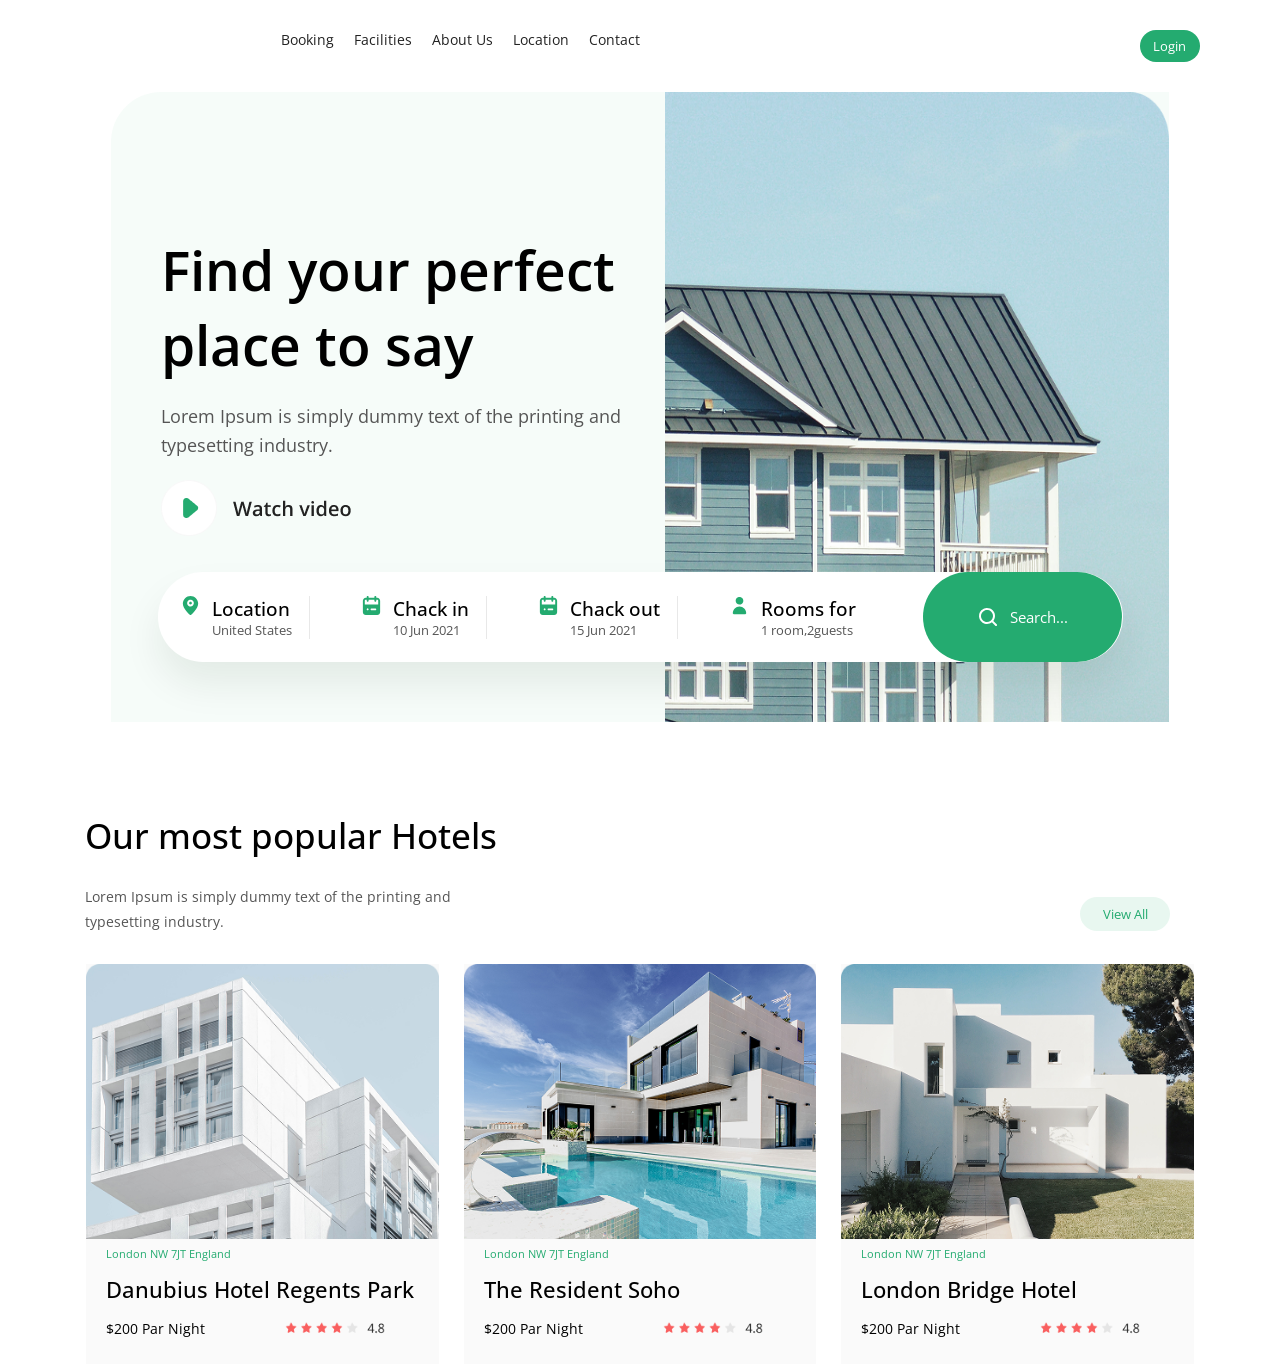
==== index.html @ fcdf5c4b "Section 1" ====
<!DOCTYPE html>
<html lang="en">

<head>
    <meta charset="UTF-8">
    <meta name="viewport" content="width=device-width, initial-scale=1.0">
    <title>Document</title>
    <link rel="stylesheet" href="style.css">
    <link rel="preconnect" href="https://fonts.googleapis.com">
    <link rel="preconnect" href="https://fonts.gstatic.com" crossorigin>
    <link href="https://fonts.googleapis.com/css2?family=Open+Sans:ital,wght@0,300..800;1,300..800&display=swap"
        rel="stylesheet">
</head>

<body>
    <div class="container">
        <header>
            <div class="header-links">
                <a href="#">Booking</a>
                <a href="#">Facilities</a>
                <a href="#">About Us</a>
                <a href="#">Location</a>
                <a href="#">Contact</a>
            </div>
            <button>Login</button>
        </header>
        <div class="section1">
            <div class="s1">
                <div class="find-text">
                    <h1>Find your perfect place to say</h1>
                    <p>Lorem Ipsum is simply dummy text of the printing and <br> typesetting industry.</p>
                    <img src="images/video.png" alt="">
                </div>
                <img class="house" src="images/house.png" alt="">
            </div>
        </div>
        <div class="bs">
            <div class="info">
                <div class="b1">
                    <img src="images/location.svg" alt="">
                    <div class="txt">
                        <h3>Location</h3>
                        <p>United States</p>
                    </div>
                </div>
                <div class="b2">
                    <img src="images/calendar 1.svg" alt="">
                    <div class="txt">
                        <h3>Chack in</h3>
                        <p>10 Jun 2021</p>
                    </div>
                </div>
                <div class="b3">
                    <img src="images/calendar 1.svg" alt="">
                    <div class="txt">
                        <h3>Chack out</h3>
                        <p>15 Jun 2021</p>
                    </div>
                </div>
                <div class="b4">
                    <img src="images/person 1.svg" alt="">
                    <div class="txt">
                        <h3>Rooms for</h3>
                        <p>1 room,2guests</p>
                    </div>
                </div>
                <button><img src="images/search-outline 1.svg" alt="">Search...</button>
            </div>
        </div>
        <div class="section2">
            <h1>Our most popular Hotels</h1>
            <div class="p-s">
                <p>Lorem Ipsum is simply dummy text of the printing and <br> typesetting industry.</p>
                <button>View All</button>
            </div>
            <div class="s2-images">
                <div class="img1">
                    <img class="houses" src="images/s2-image1.png" alt="">
                    <p>London NW 7JT England</p>
                    <h2>Danubius Hotel Regents Park</h2>
                    <div class="sss">
                        <span>$200 Par Night</span>
                        <img src="images/stars (2).png" alt="">
                    </div>
                </div>
                <div class="img2">
                    <img class="houses" src="images/s2-image2.png" alt="">
                    <p>London NW 7JT England</p>
                    <h2>The Resident Soho</h2>
                    <div class="sss">
                        <span>$200 Par Night</span>
                        <img src="images/stars (2).png" alt="">
                    </div>
                </div>
                <div class="img3">
                    <img class="houses" src="images/s2-image3.png" alt="">
                    <p>London NW 7JT England</p>
                    <h2>London Bridge Hotel</h2>
                    <div class="sss">
                        <span>$200 Par Night</span>
                        <img src="images/stars (2).png" alt="">
                    </div>
                </div>
            </div>
        </div>
    </div>
</body>

</html>
---- style.css ----
*{
    font-family: "Open Sans",sans-serif;
    margin: 0;
    padding: 0;
}

header{
    display: flex;
    justify-content: center;
    gap: 100px;
    margin-left: 200px;
    margin-top: 30px;
    button{
        margin-left: 400px;
        padding: 7px;
        background-color: #24AB70;
        color: #fff;
        font-size: 13px;
        border: none;
        border-radius: 50px;
        width: 60px;
        text-align: center;
        display: flex;
        justify-content: center;
        align-items: center;
        cursor: pointer;
        transition: 0.2s;
    }
    .header-links{
        display: flex;
        gap: 20px;
    }
    a{
        text-decoration: none;
        color: #222222;
        font-size: 14px;
    }
}
.section1{
    display: flex;
    justify-content: center;
    margin-top: 30px;
    flex-direction: column;
    align-items: center;
}

.s1{
    display: flex;
    background-color: #24AB700A;
    justify-content: center;
    width: 80%;
    border-radius: 50px 0px 0px 0;
    padding-left: 50px;
    height: 630px;
    .house{
        overflow: hidden;
        width:50%;
        height: 100%;
    }

    .find-text{
        margin-top: 140px;
        width: 50%;
        h1{
            font-size: 55px;
            font-weight: 600;
        }
        p{
            font-size: 18px;
            margin-top: 20px;
            line-height: 1.6;
            color: #555555;
        }
        img{
            margin-top: 20px;
        }
    }
}
.bs{
    display: flex;
    align-items: center;
    justify-content: center;
}
.info{
    display: flex;
    justify-content: center;
    align-items: center;
    gap: 50px;
    box-shadow: 0px 22px 38px 0px #00221314;
    position: relative;
    border-radius: 60px;
    width: 75%;
    height: 90px;
    top: -150px;
    padding-left: 20px;
    background-color: #fff;
    .b1, .b2, .b3, .b4{
        display: flex;
        border-right: 1.6px solid #E8E8E8;
        padding-right: 17px;
        img{
            width: 23px;
            margin-top: -24px;
            margin-right: 10px;
        }
        p{
            color: #555555;
            font-size: 13px;
        }
        h3{
            font-weight: 500;
        }
    }
    button{
        position: relative;
        height: 100%;
        width: 199px;
        border-radius: 50px;
        border: none;
        background-color:#24AB70;
        display: flex;
        align-items: center;
        justify-content: center;
        gap: 10px;
        color: #fff;
        font-size: 15px;
    }
    .b4{
        border: none;
    }
}

.container{
    max-width: 1260px;
    margin: auto;
}
.section2{

    h1{
        font-size: 35px;
        font-weight: 500;
        margin-left: 75px;
        margin-bottom: 25px;
    }
    p{
        color: #555555;
        margin-left: 75px;
        margin-bottom: 30px;
        font-size: 14px;
        line-height: 1.8;
    }
}
.p-s{
    display: flex;
    align-items: center;
    justify-content: space-between;
    button{
        margin-right: 100px;
        width: 90px;
        padding: 8px;
        border: none;
        background-color: #24AB701A;
        color: #24AB70;
        border-radius: 50px;
        margin-top: -20px;
        cursor: pointer;
        transition: 0.2s;
    }
}
.s2-images{
    display: flex;
    justify-content: center;
    gap: 25px;
}
.img1, .img2, .img3{
    width: 28%;
    background-color: #FAFAFA;
    height: 400px;
    h2{
        font-size: 22px;
        font-weight: 500;
        margin-bottom: 15px;
        margin-bottom: 15px;
        margin-left: 20px;
    }
    p{
        margin-bottom: 10px;
        margin-left: 20px;
        color: #24AB70;
        font-size: 11px;
    }
    .sss{
        display: flex;
        gap: 20px;
        align-items: center;
        img{
            margin-left: 60px;
            width: 100px;
        }
    }
    span{
        margin-left: 20px;
        font-size: 14px;
    }
}
.houses{
    width: 100%;
}
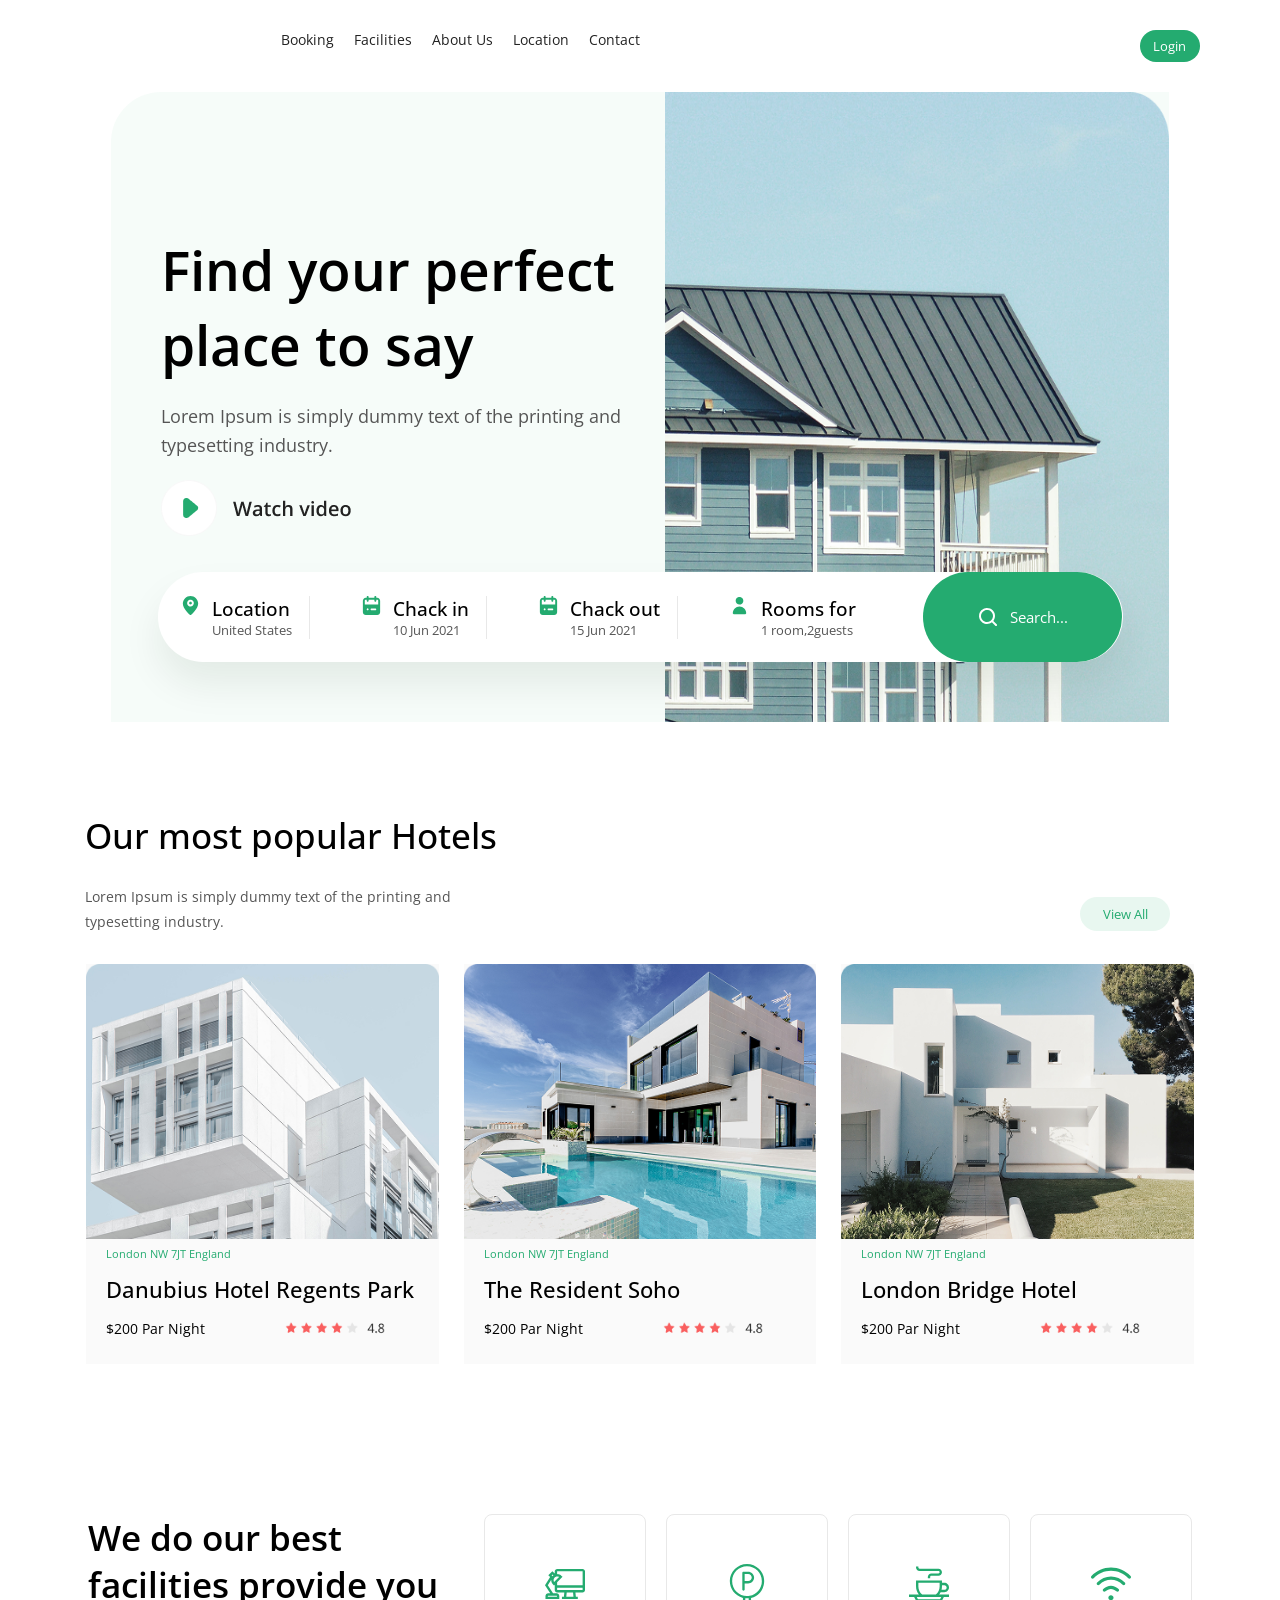
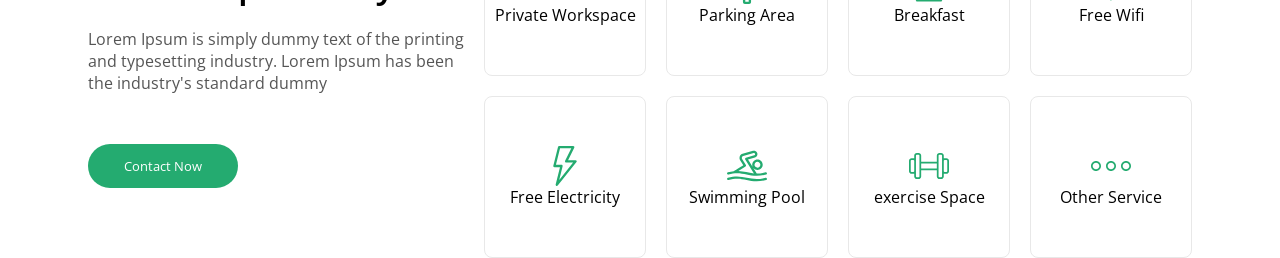
==== commit a36eab86: "Section 3" ====
--- a/index.html
+++ b/index.html
@@ -103,6 +103,52 @@
                 </div>
             </div>
         </div>
+        <div class="section3">
+            <div class="we-text">
+                <h1>We do our best <br> facilities provide you</h1>
+                <p>Lorem Ipsum is simply dummy text of the printing <br> and typesetting industry. Lorem Ipsum has been <br> the industry's standard
+                dummy</p>
+                <button>Contact Now</button>
+            </div>
+            <div class="box-s3">
+                <div class="over-boxes">
+                    <div class="bb">
+                        <img src="images/icon1.svg" alt="">
+                        <p>Private Workspace</p>
+                    </div>
+                    <div class="bb">
+                        <img src="images/icon2.svg" alt="">
+                        <p>Parking Area</p>
+                    </div>
+                    <div class="bb">
+                        <img src="images/icon3.svg" alt="">
+                        <p>Breakfast</p>
+                    </div>
+                    <div class="bb">
+                        <img src="images/icon4.svg" alt="">
+                        <p>Free Wifi</p>
+                    </div>
+                </div>
+                <div class="bottom-boxes">
+                    <div class="bb">
+                        <img src="images/icon5.svg" alt="">
+                        <p>Free Electricity</p>
+                    </div>
+                    <div class="bb">
+                        <img src="images/icon6.svg" alt="">
+                        <p>Swimming Pool</p>
+                    </div>
+                    <div class="bb">
+                        <img src="images/icon7.svg" alt="">
+                        <p>exercise Space</p>
+                    </div>
+                    <div class="bb">
+                        <img src="images/icon8.svg" alt="">
+                        <p>Other Service</p>
+                    </div>
+                </div>
+            </div>
+        </div>
     </div>
 </body>
 
--- a/style.css
+++ b/style.css
@@ -205,4 +205,56 @@
 }
 .houses{
     width: 100%;
-}+}
+
+.section3{
+    display: flex;
+    justify-content: center;
+    margin-top: 150px;
+    gap: 20px;
+    .we-text{
+        h1{
+            font-weight: 600;
+            font-size: 35px;
+            color: #000000;
+        }
+        p{
+            color: #555555;
+            margin-top: 20px;
+        }
+
+        button{
+            padding: 13px;
+            width: 40%;
+            border: none;
+            background-color: #24AB70;
+            color: #fff;
+            border-radius: 50px;
+            margin-top: 50px;
+        }
+    }
+
+    .box-s3{
+        display: flex;
+        flex-direction: column;
+        gap: 20px;
+        .over-boxes, .bottom-boxes{
+            display: flex;
+            justify-content: center;
+            gap: 20px;
+            div{
+                border-radius: 8px;
+                border: 1px solid #E8E8E8;
+                display: flex;
+                flex-direction: column;
+                align-items: center;
+                justify-content: center;
+                width: 160px;
+                height: 160px;
+            }
+        }
+    }
+}
+/* .box-s3{
+    display: flex;
+} */
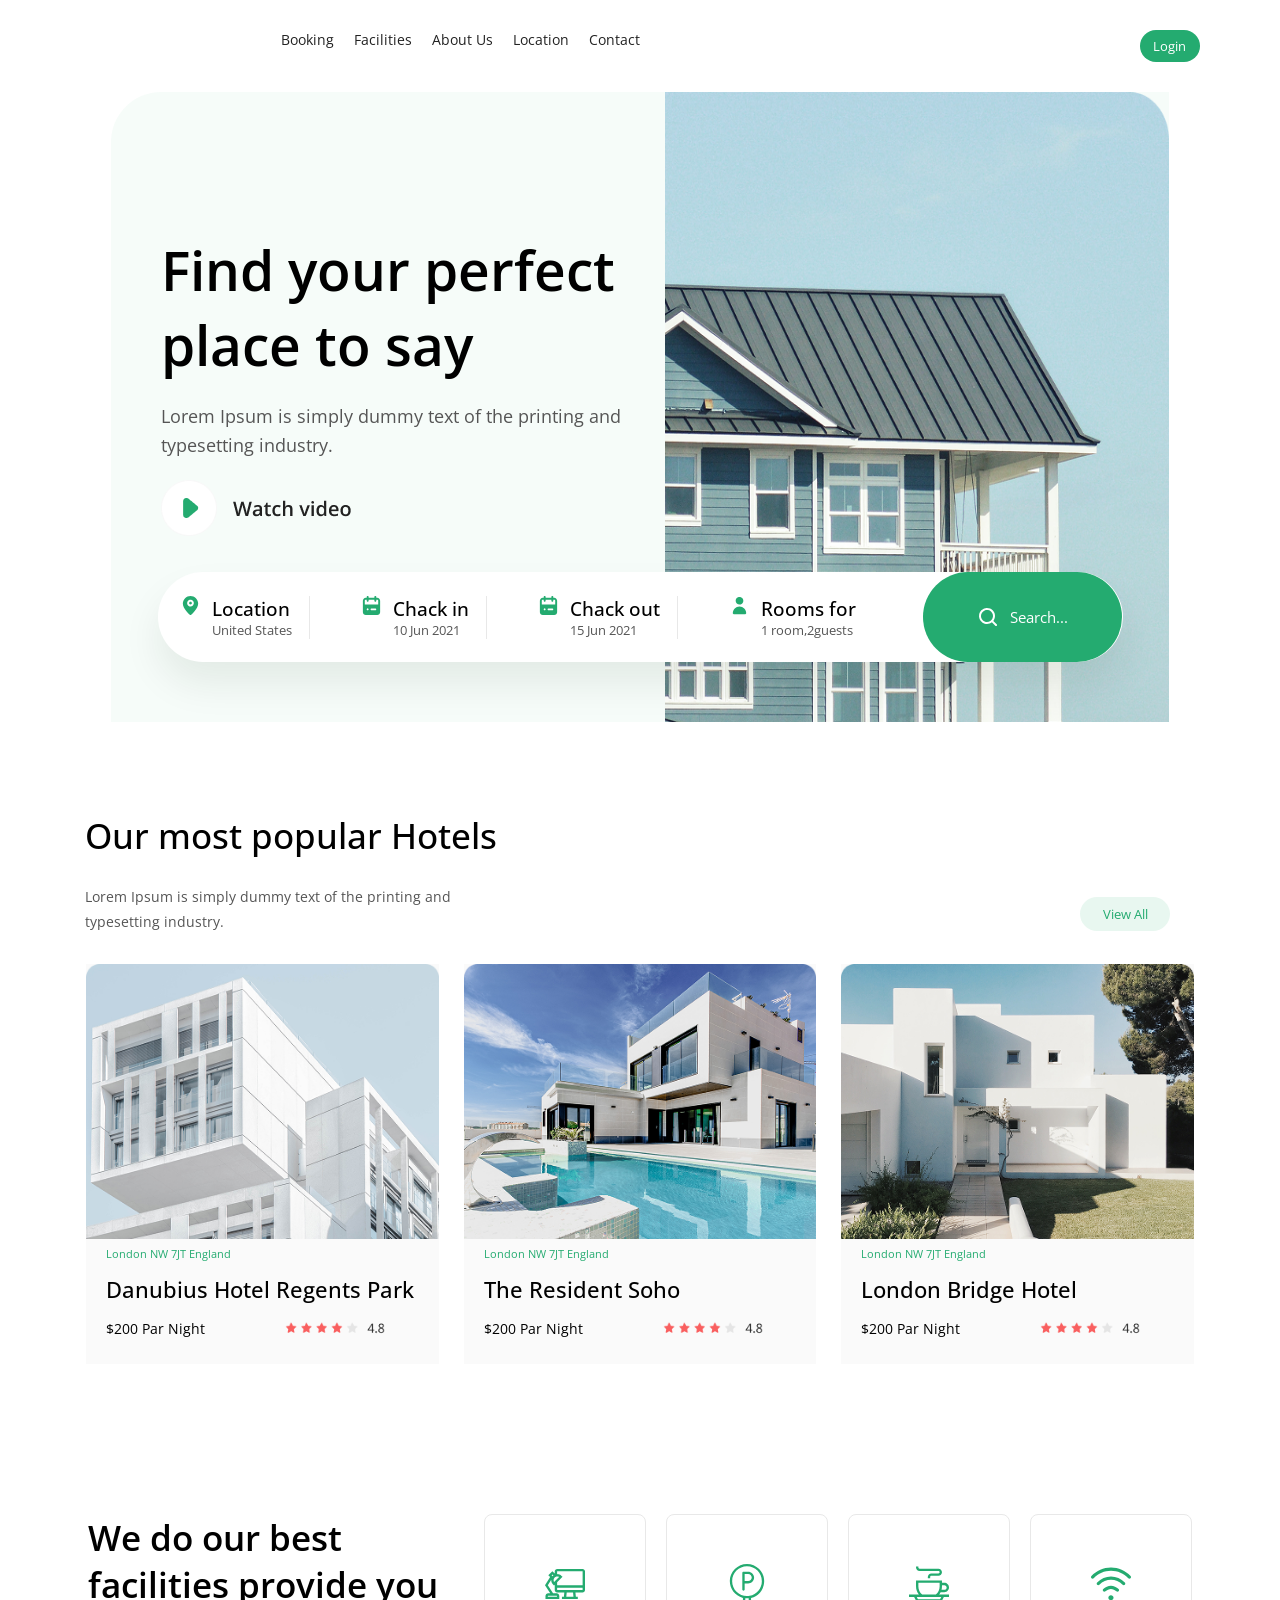
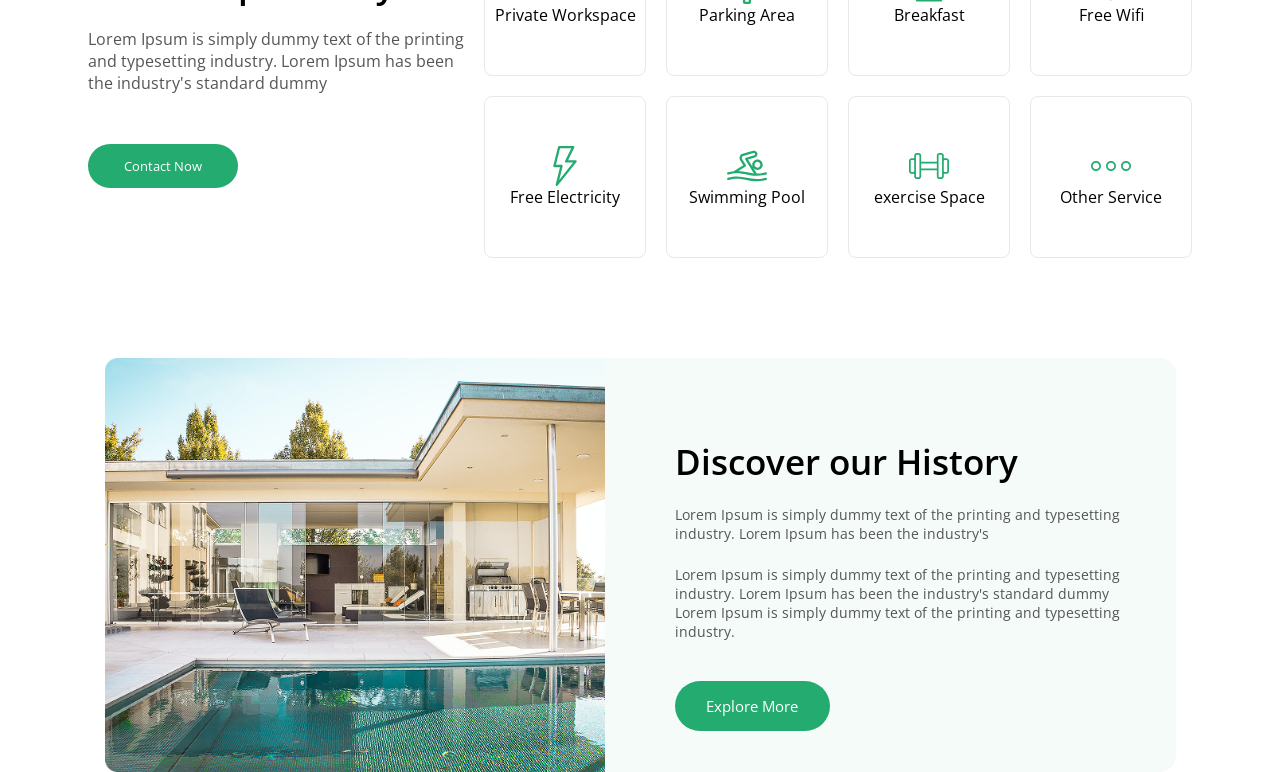
==== commit a9948bc0: "Section 4" ====
--- a/index.html
+++ b/index.html
@@ -149,6 +149,19 @@
                 </div>
             </div>
         </div>
+        <div class="section4">
+            <div class="s4">
+                <img src="images/house-s4.png" alt="">
+                <div class="discover-text">
+                    <h1>Discover our History</h1>
+                    <p>Lorem Ipsum is simply dummy text of the printing and typesetting <br> industry. Lorem Ipsum has been the industry's</p> <br>
+                    <p>Lorem Ipsum is simply dummy text of the printing and typesetting <br> industry. Lorem Ipsum has been the industry's standard
+                    dummy <br> Lorem Ipsum is simply dummy text of the printing and typesetting <br> industry.</p>
+
+                    <button>Explore More</button>
+                </div>
+            </div>
+        </div>
     </div>
 </body>
 
--- a/style.css
+++ b/style.css
@@ -231,6 +231,8 @@
             color: #fff;
             border-radius: 50px;
             margin-top: 50px;
+            cursor: pointer;
+            transition: 0.2s;
         }
     }
 
@@ -255,6 +257,45 @@
         }
     }
 }
-/* .box-s3{
-    display: flex;
-} */+.section4{
+    display: flex;
+    justify-content: center;
+    align-items: center;
+    margin-top: 100px;
+}
+.s4{
+    display: flex;
+    background-color: #F4FBF8;
+    width: 85%;
+    border-radius: 16px;
+    img{
+        width: 500px;
+    }
+
+    .discover-text{
+        margin-top: 80px;
+        margin-left: 70px;
+
+        h1{
+            margin-bottom: 20px;
+            font-weight: 600;
+            font-size: 35px;
+        }
+        p{
+            color: #555555;
+            font-size: 14px;
+        }
+        button{
+            padding: 15px;
+            border: none;
+            background-color: #24AB70;
+            color: #fff;
+            border-radius: 50px;
+            width: 35%;
+            font-size: 15px;
+            margin-top: 40px;
+            cursor: pointer;
+            transition: 0.2s;
+        }
+    }
+}
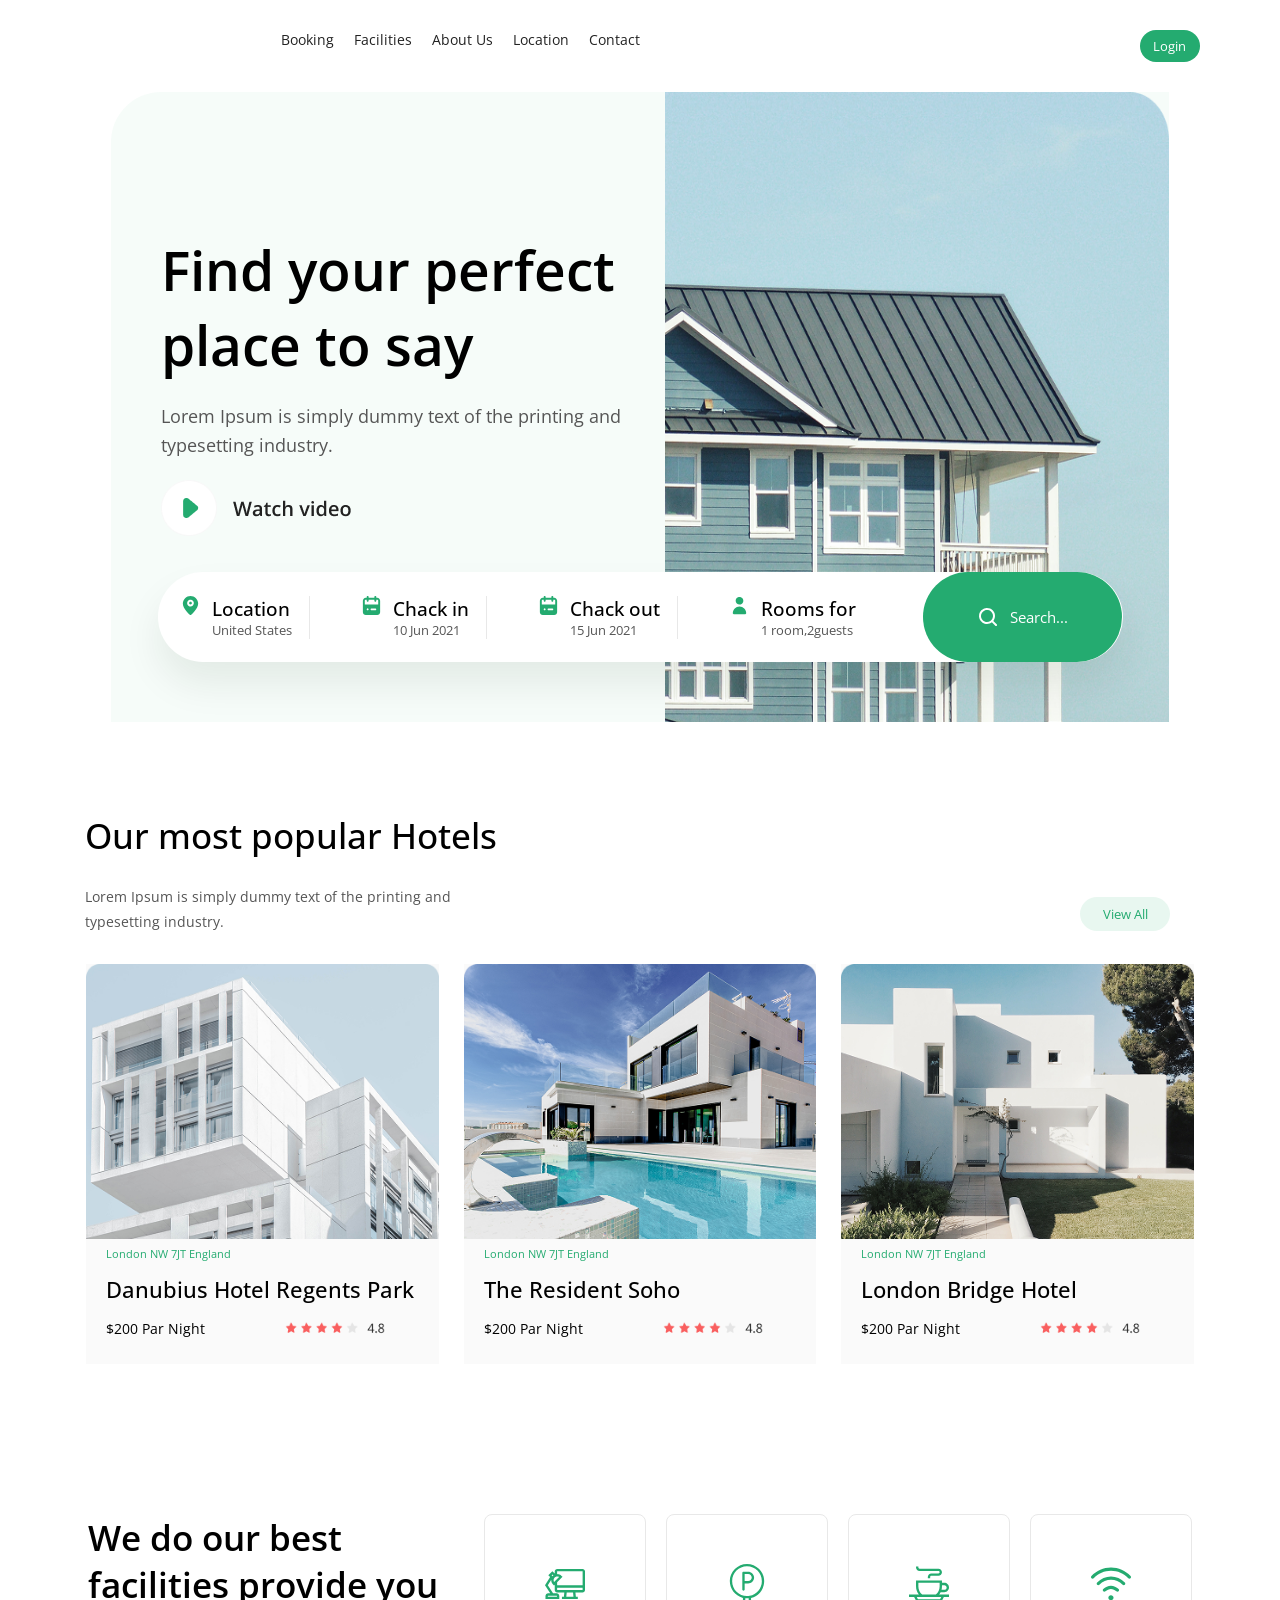
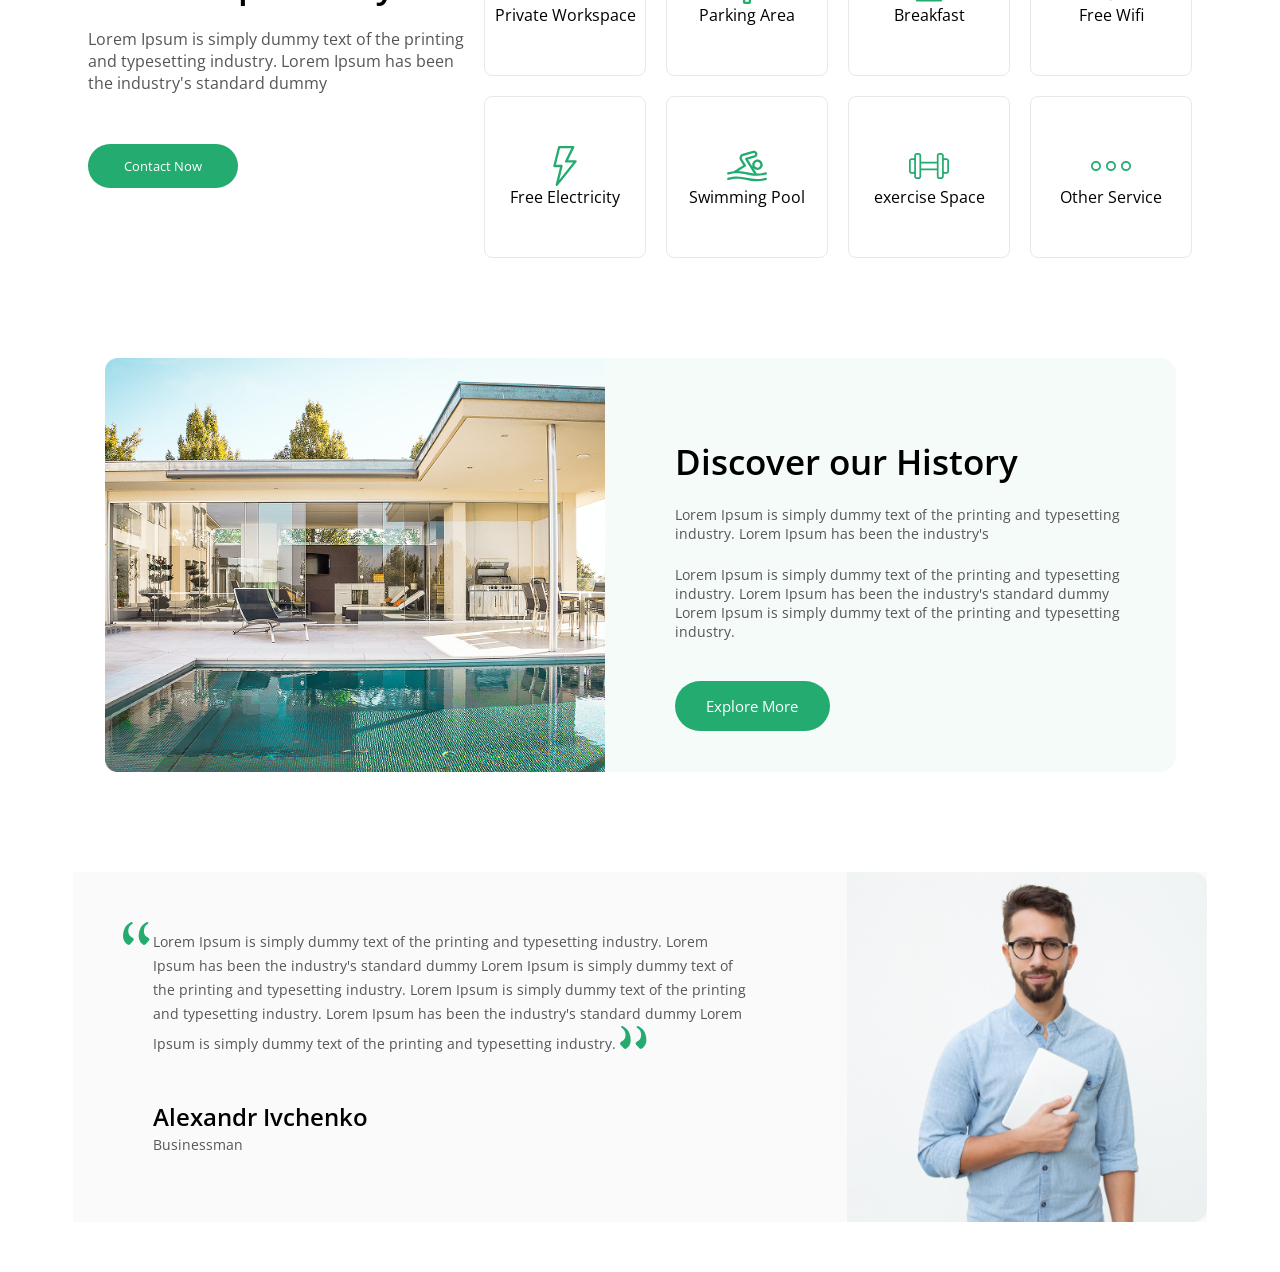
==== commit 72b6a74a: "Section 5" ====
--- a/index.html
+++ b/index.html
@@ -162,6 +162,20 @@
                 </div>
             </div>
         </div>
+        <div class="section5">
+            <div class="s5">
+                <div class="p-text">
+                    <img src="images/n1 (2).svg" alt="">
+                    <p>Lorem Ipsum is simply dummy text of the printing and typesetting industry.  Lorem Ipsum has been the industry's standard
+                    dummy Lorem Ipsum is simply dummy text of the printing and typesetting industry. Lorem Ipsum is simply dummy text of the 
+                    printing and typesetting industry. Lorem Ipsum has been the industry's standard  dummy Lorem Ipsum is simply dummy text 
+                    of the printing and typesetting industry. <img src="images/n2 (2).svg" alt=""></p>
+                    <h2>Alexandr Ivchenko</h2>
+                    <span>Businessman</span>
+                </div>
+                <img class="businessman" src="images/businessman.png" alt="">
+            </div>
+        </div>
     </div>
 </body>
 
--- a/style.css
+++ b/style.css
@@ -298,4 +298,46 @@
             transition: 0.2s;
         }
     }
+}
+.section5{
+    display: flex;
+    justify-content: center;
+    margin-top: 100px;
+    margin-bottom: 50px;
+}
+.s5{
+    display: flex;
+    background-color: #FAFAFA;
+    width: 90%;
+    height: 350px;
+    p{
+        color: #555555;
+        font-size: 15px;
+    }
+    .businessman{
+        width: 35%;
+        margin-left: 100px;
+        height: 100%;
+    }
+}
+.p-text{
+    margin-left: 50px;
+    margin-top: 50px;
+    
+    p{
+        margin-top:-20px;
+        margin-left: 30px;
+        font-size: 14px;
+        line-height: 1.7;
+    }
+    h2{
+        margin-top: 45px;
+        font-weight: 600;
+        margin-left: 30px;
+    }
+    span{
+        margin-left: 30px;
+        color: #555555;
+        font-size: 14px;
+    }
 }
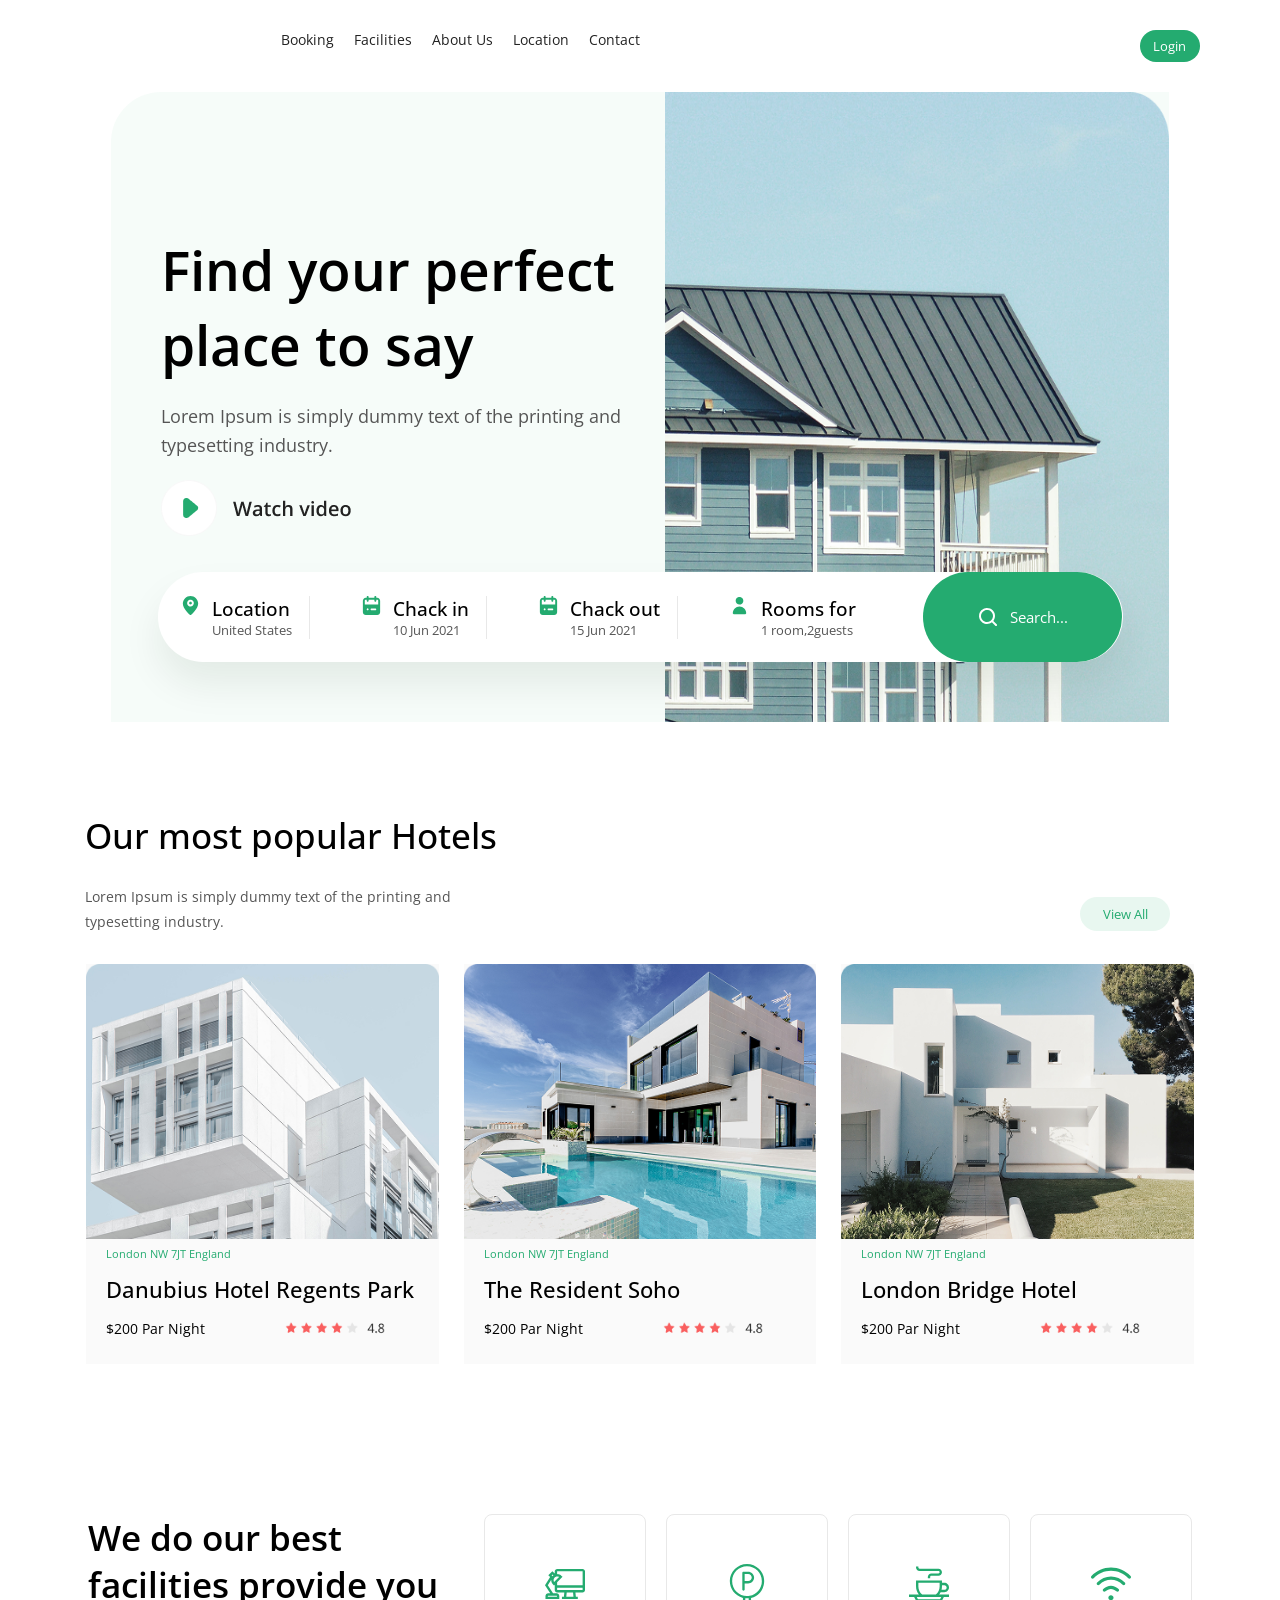
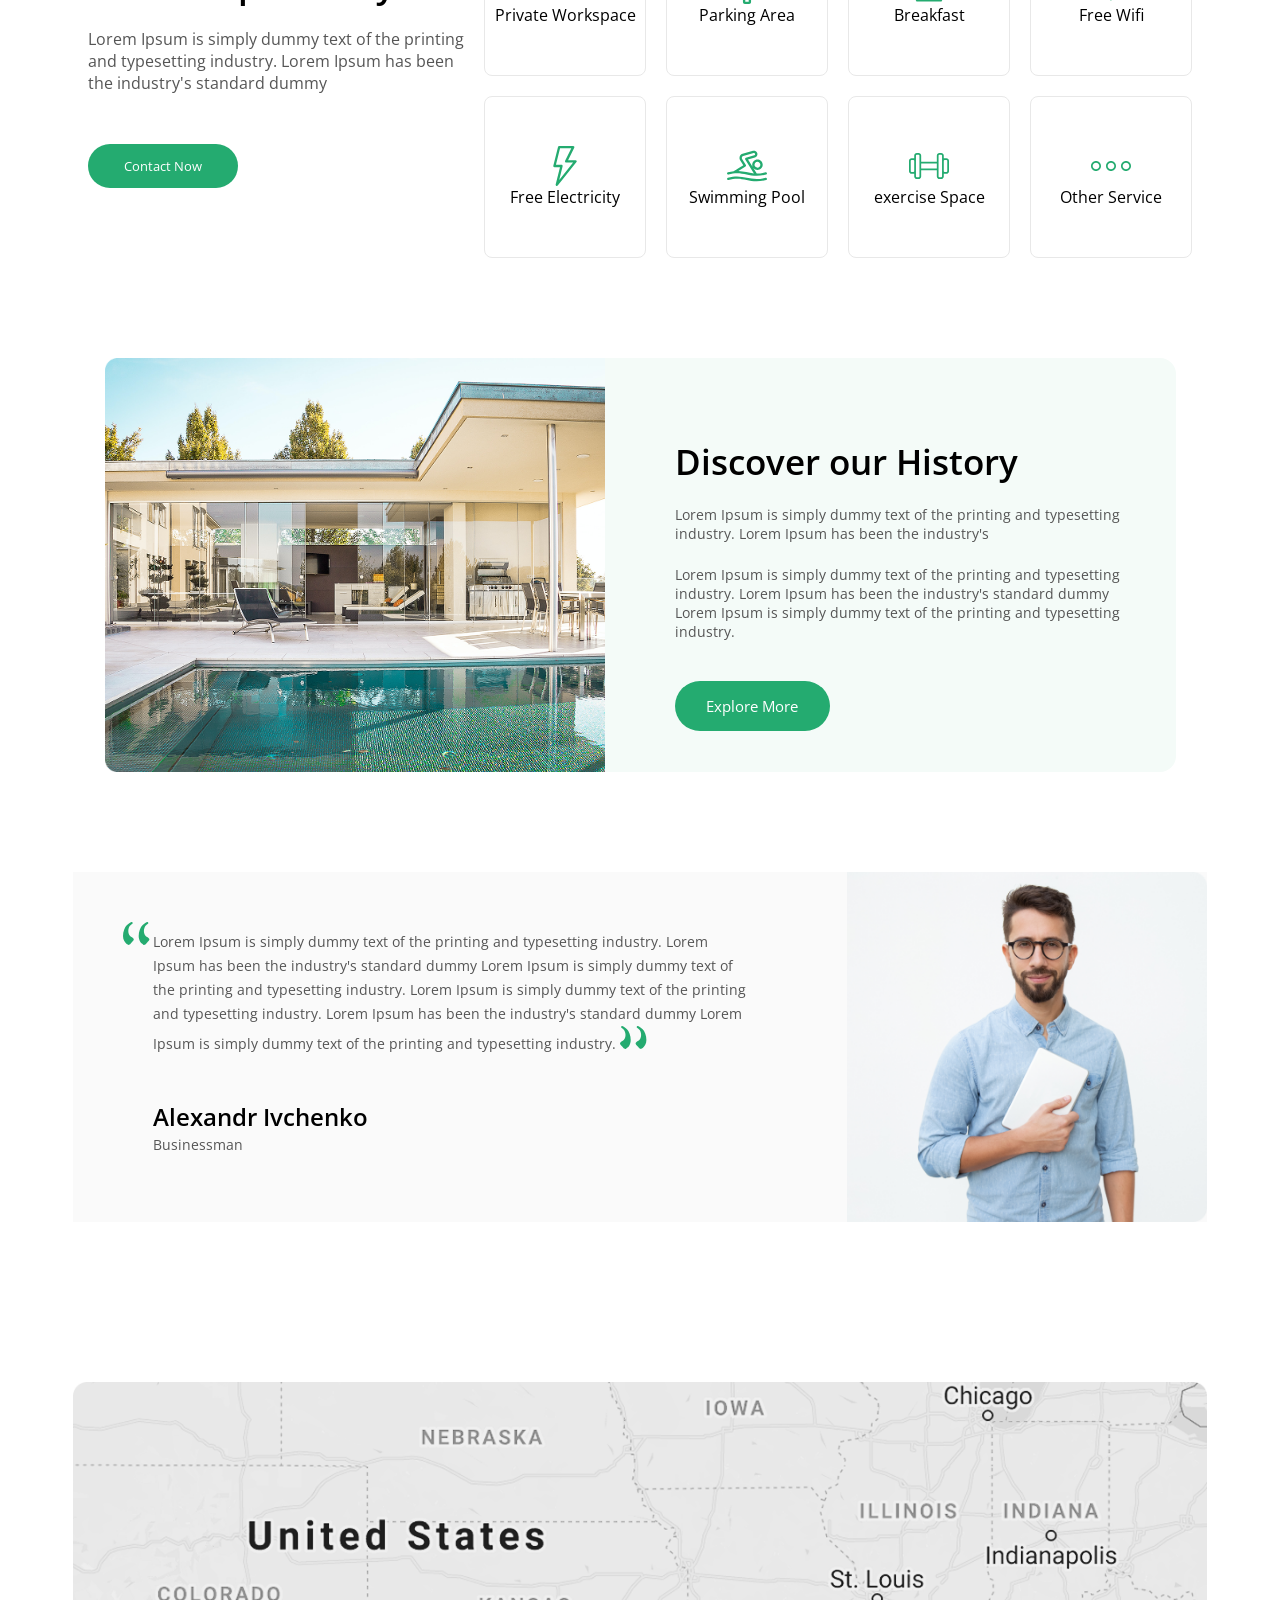
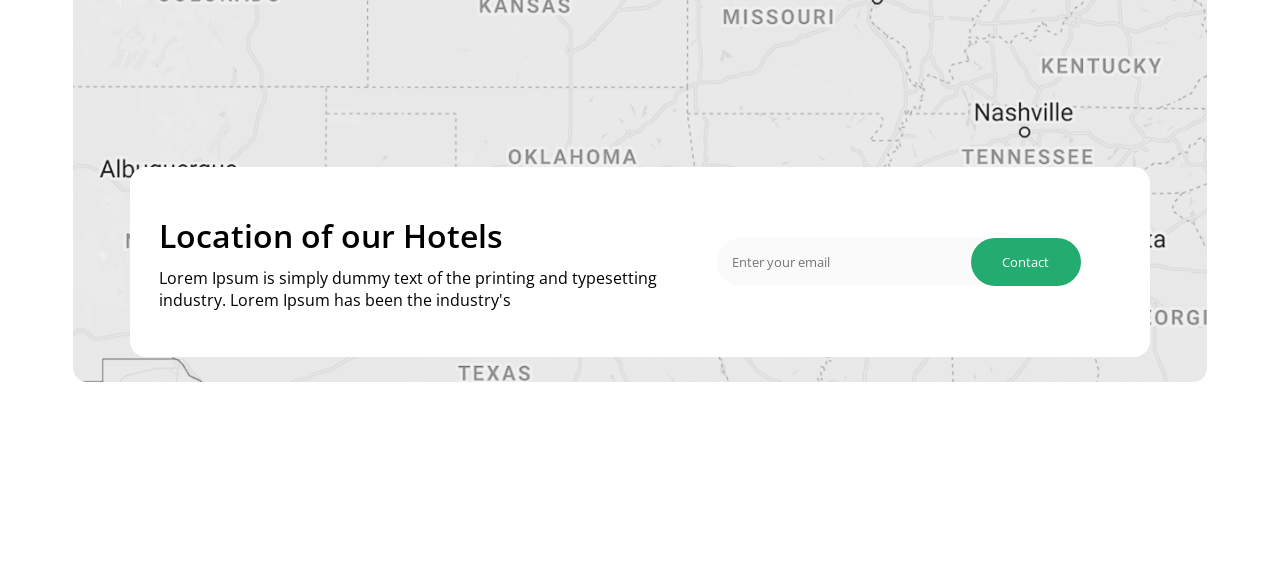
==== commit e0c3893b: "Section 6" ====
--- a/index.html
+++ b/index.html
@@ -176,6 +176,21 @@
                 <img class="businessman" src="images/businessman.png" alt="">
             </div>
         </div>
+        <div class="section6">
+            <div class="s6">
+                <img src="images/map.png" alt="">
+                <div class="location-box">
+                    <div class="location-text">
+                        <h1>Location of our Hotels</h1>
+                        <p>Lorem Ipsum is simply dummy text of the printing and typesetting <br> industry. Lorem Ipsum has been the industry's</p>
+                    </div>
+                    <div class="input-b">
+                        <input type="email" placeholder="Enter your email">
+                        <button>Contact</button>
+                    </div>
+                </div>
+            </div>
+        </div>
     </div>
 </body>
 
--- a/style.css
+++ b/style.css
@@ -340,4 +340,59 @@
         color: #555555;
         font-size: 14px;
     }
+}
+
+.section6{
+    display: flex;
+    flex-direction: column;
+    justify-content: center;
+    align-items: center;
+    margin-top: 160px;
+}
+.s6{
+    width: 90%;
+    display: flex;
+
+    flex-direction: column;
+    align-items: center;
+    img{
+        width: 100%;
+    }
+
+    .location-box{
+        width: 90%;
+        background-color: #fff;
+        position: relative;
+        top: -215px;
+        display: flex;
+        align-items: center;
+        justify-content: space-around;
+        border-radius: 16px;
+        height: 190px;
+
+        h1{
+            font-weight: 600;
+            margin-bottom: 10px;
+        }
+
+        input{
+            padding: 15px;
+            border: none;
+            background-color: #FAFAFA;
+            position: relative;
+            width: 260px;
+            border-radius: 50px;
+            outline: none;
+        }
+        button{
+            position: relative;
+            padding: 15px;
+            border: none;
+            background-color: #24AB70;
+            color: #fff;
+            border-radius: 50px;
+            width: 110px;
+            left: -40px;
+        }
+    }
 }
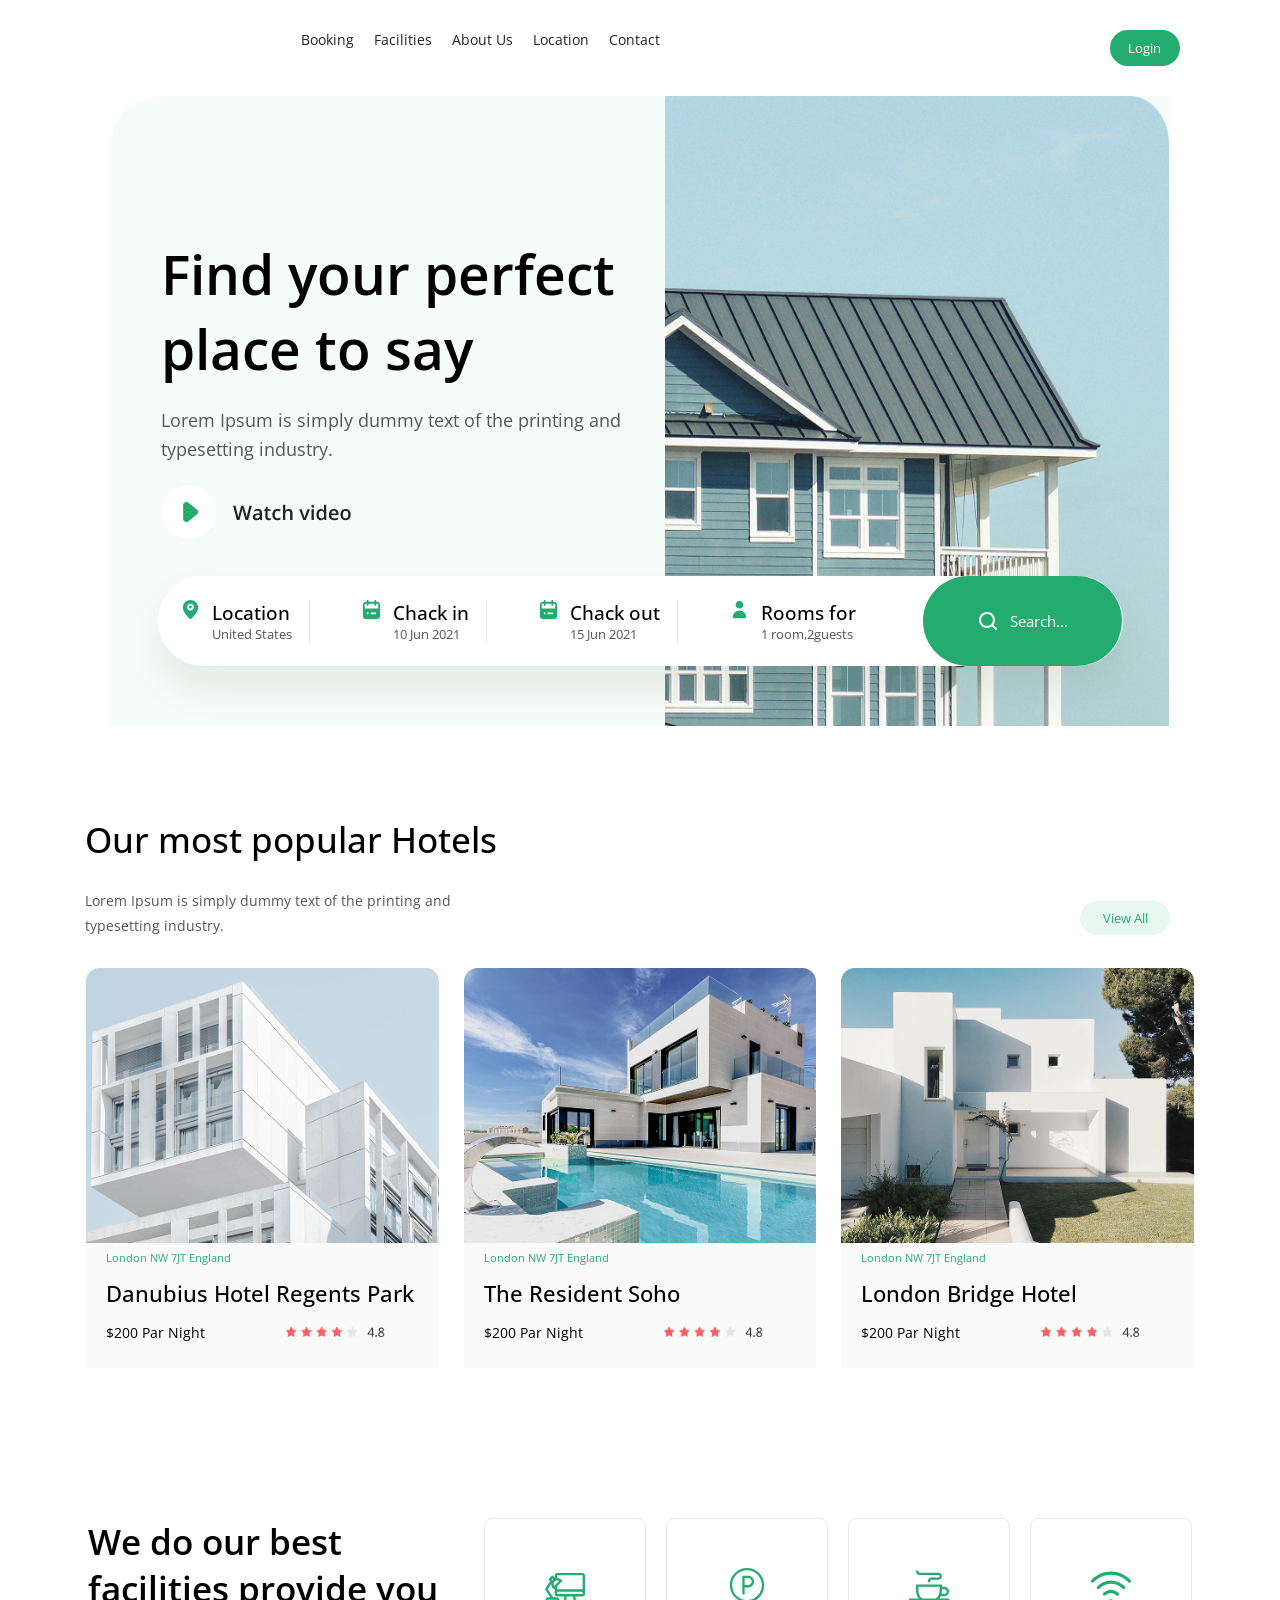
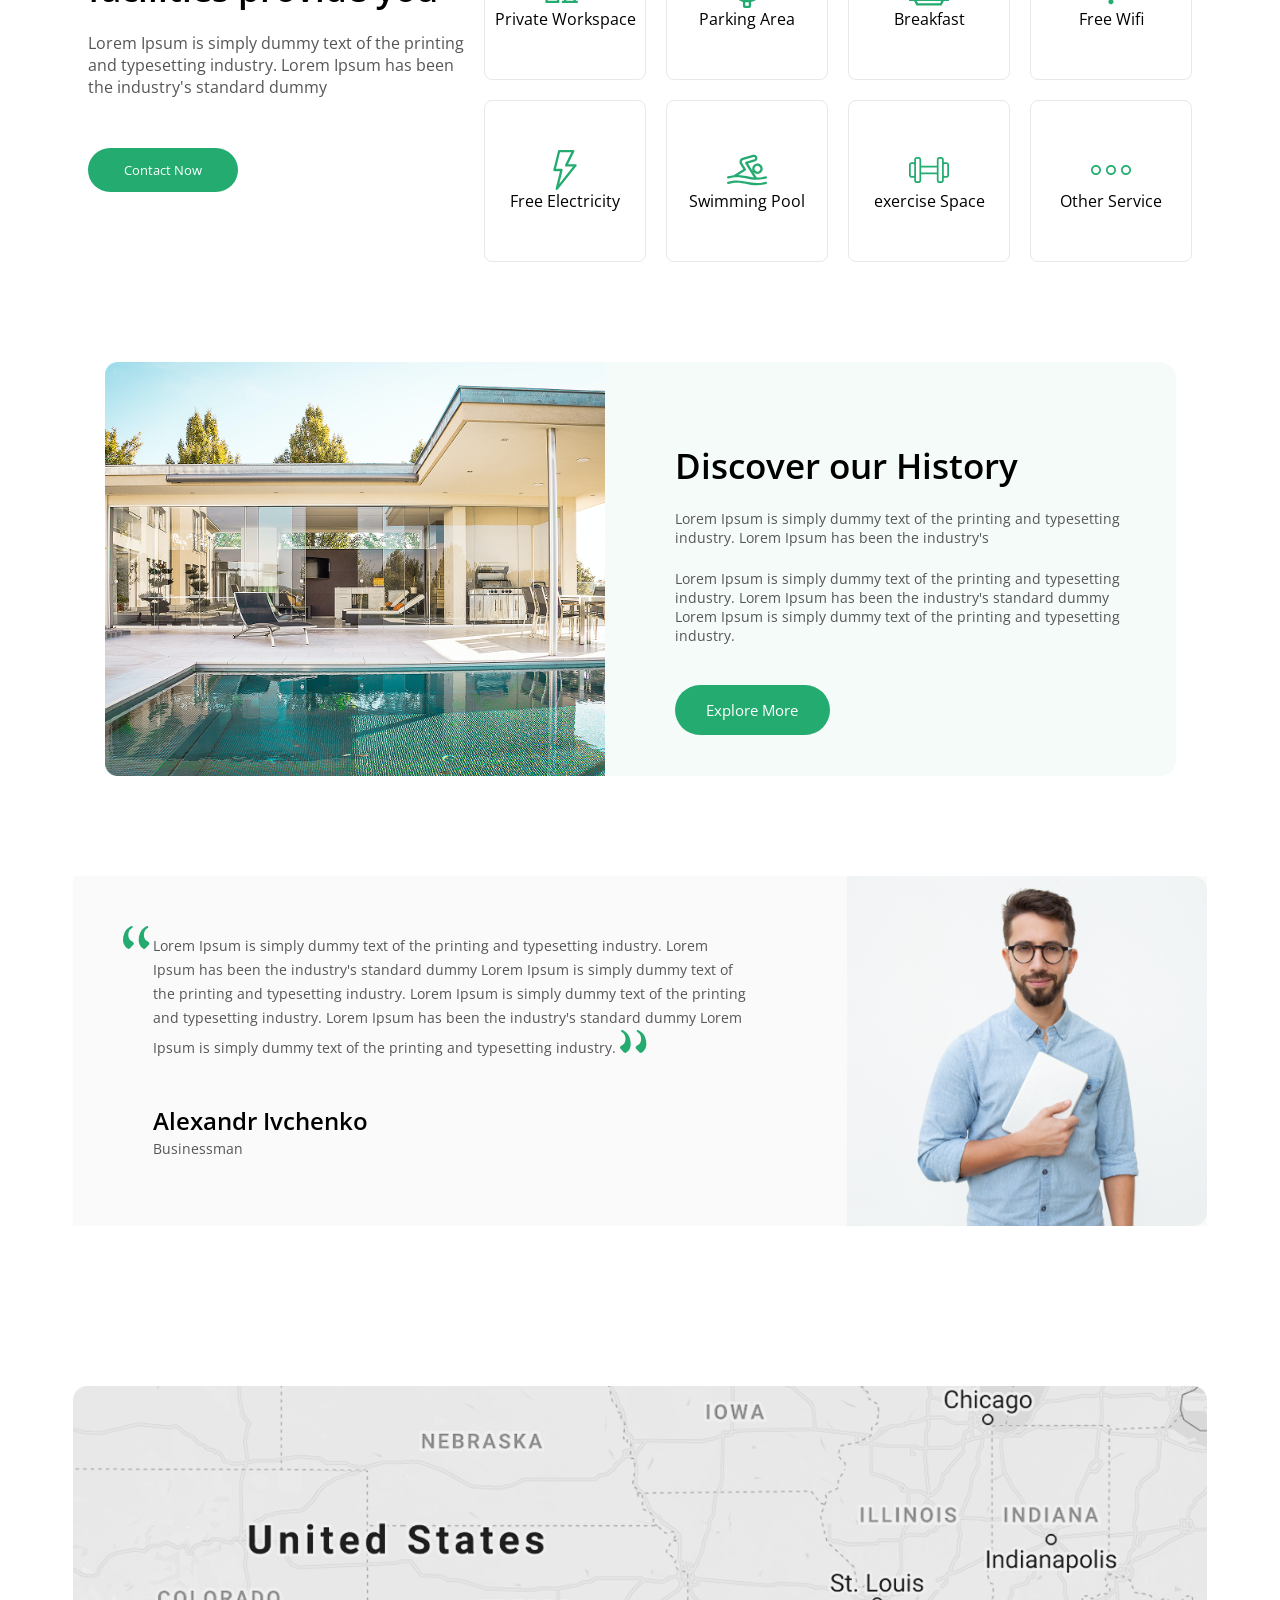
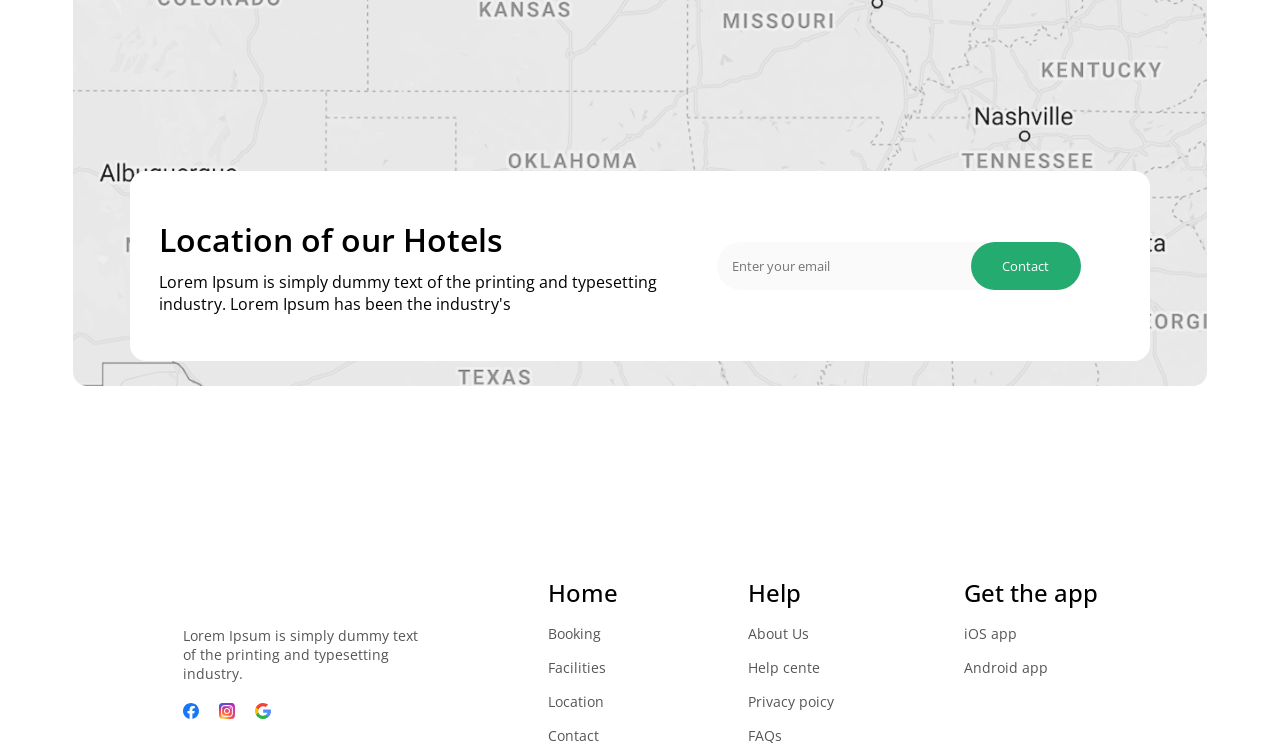
==== commit 0339bd05: "Last commit" ====
--- a/index.html
+++ b/index.html
@@ -191,6 +191,37 @@
                 </div>
             </div>
         </div>
+        <footer>
+            <div class="info-footer">
+                <div class="f1">
+                    <p class="p-l" style="margin-top: 50px;margin-bottom: 20px;">Lorem Ipsum is simply dummy text <br> of the printing and typesetting <br> industry.</p>
+                    <div class="s-icons">
+                        <img src="images/facebook (3).svg" alt="">
+                        <img src="images/insta.svg" alt="">
+                        <img src="images/google.svg" alt="">
+                    </div>
+                </div>
+                <div class="f2">
+                    <h2>Home</h2>
+                    <p>Booking</p>
+                    <p>Facilities</p>
+                    <p>Location</p>
+                    <p>Contact</p>
+                </div>
+                <div class="f3">
+                    <h2>Help</h2>
+                    <p>About Us</p>
+                    <p>Help cente</p>
+                    <p>Privacy poicy</p>
+                    <p>FAQs</p>
+              </div>
+                <div class="f4">
+                    <h2>Get the app</h2>
+                    <p>iOS app</p>
+                    <p>Android app</p>
+                </div>
+            </div>
+        </footer>
     </div>
 </body>
 
--- a/style.css
+++ b/style.css
@@ -7,18 +7,18 @@
 header{
     display: flex;
     justify-content: center;
-    gap: 100px;
+    gap: 50px;
     margin-left: 200px;
     margin-top: 30px;
     button{
         margin-left: 400px;
-        padding: 7px;
+        padding: 9px;
         background-color: #24AB70;
         color: #fff;
         font-size: 13px;
         border: none;
         border-radius: 50px;
-        width: 60px;
+        width: 70px;
         text-align: center;
         display: flex;
         justify-content: center;
@@ -26,6 +26,9 @@
         cursor: pointer;
         transition: 0.2s;
     }
+    button:hover{
+        opacity: 60%;
+    }
     .header-links{
         display: flex;
         gap: 20px;
@@ -34,6 +37,10 @@
         text-decoration: none;
         color: #222222;
         font-size: 14px;
+    }
+    a:hover{
+        text-decoration: underline;
+        color: #24AB70;
     }
 }
 .section1{
@@ -124,6 +131,11 @@
         gap: 10px;
         color: #fff;
         font-size: 15px;
+        cursor: pointer;
+        transition: 0.3s;
+    }
+    button:hover{
+        opacity: 50%;
     }
     .b4{
         border: none;
@@ -166,6 +178,11 @@
         cursor: pointer;
         transition: 0.2s;
     }
+    button:hover{
+        background-color: #24ab716c;
+        color: #7fffc8e4;
+        
+    }
 }
 .s2-images{
     display: flex;
@@ -233,6 +250,9 @@
             margin-top: 50px;
             cursor: pointer;
             transition: 0.2s;
+        }
+        button:hover{
+            opacity: 50%;
         }
     }
 
@@ -297,6 +317,9 @@
             cursor: pointer;
             transition: 0.2s;
         }
+        button:hover{
+            opacity: 50%;
+        }
     }
 }
 .section5{
@@ -393,6 +416,44 @@
             border-radius: 50px;
             width: 110px;
             left: -40px;
-        }
-    }
+            cursor: pointer;
+            transition: 0.2s;
+        }
+        button:hover{
+            opacity: 50%;
+        }
+    }
+}
+footer{
+    display: flex;
+    justify-content: center;
+    align-items: center;
+
+}
+.info-footer{
+    display: flex;
+    gap: 130px;
+
+    h2{
+        font-weight: 500;
+    }
+    p{
+        color: #555555;
+        margin-top: 15px;
+        font-size: 14px;
+        cursor: pointer;
+    }
+    p:hover{
+        color: black;
+        text-decoration: underline;
+    }
+}
+.s-icons{
+    display: flex;
+    gap: 20px;
+}
+.p-l:hover{
+    text-decoration: none !important;
+    color: #555555 !important;
+    cursor: text !important;
 }
